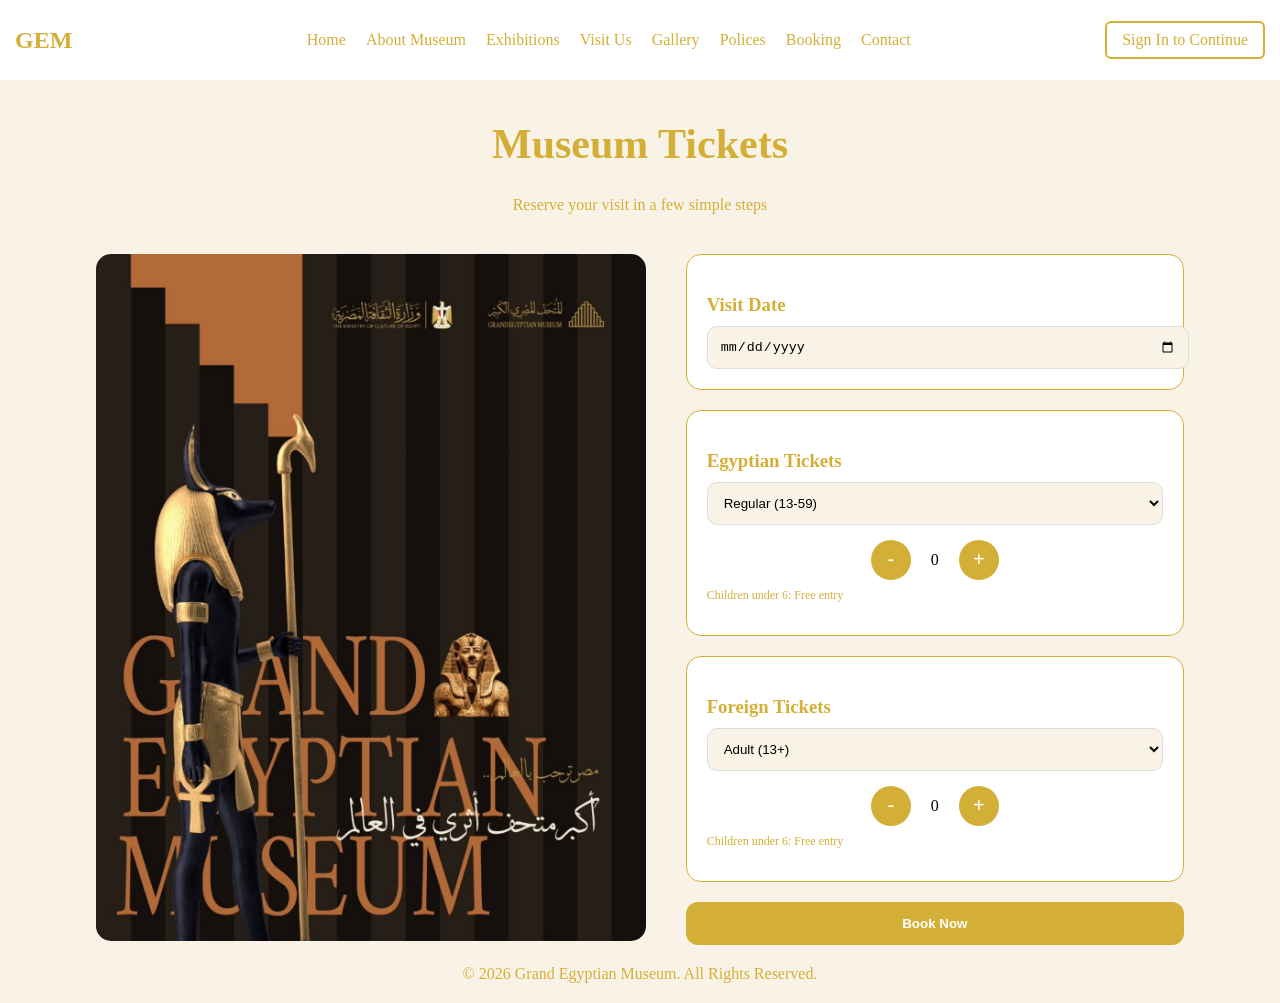
==== booking.html @ 218a0792 "first commit" ====
<!DOCTYPE html>
<html lang="en">
<head>
<meta charset="UTF-8">
<title>Grand Egyptian Museum - Booking</title>
<link rel="stylesheet" href="booking.css">

</head>
<body>
  <nav class="navbar">
  <div class="logo">GEM</div>
    <ul>
        <li><a href="index.html">Home</a></li>
        <li><a href="explore.html">About Museum</a></li>
        <li><a href="exhibitions.html">Exhibitions</a></li>
        <li><a href="visit.html">Visit Us</a></li>
        <li><a href="gallery.html">Gallery</a></li>
        <li><a href="policies.html">Polices</a></li>
        <li><a href="booking.html">Booking</a></li>
        <li><a href="contact.html">Contact</a></li>
    </ul>
  <a href="signin.html" class="btn">Sign In to Continue</a>
  </nav>
<div class="header">
<h1>Museum Tickets</h1>
<p>Reserve your visit in a few simple steps</p>
</div>
<div class="main">
<div class="image-box">
<img src="images/option2.jpeg">
</div>
<div class="form-box">
<div class="card">
<h3>Visit Date</h3>
<input type="date">
</div>
<div class="card">
<h3>Egyptian Tickets</h3>
<select>
<option>Regular (13-59)</option>
<option>Children (6-12)</option>
<option>Student</option>
<option>Senior</option>
<option>Disabilities</option>
</select>
<div class="ticket-counter">
<button onclick="changeCount('egyptian', -1)">-</button>
<span id="egyptian-count">0</span>
<button onclick="changeCount('egyptian', 1)">+</button>
</div>
<p class="note">Children under 6: Free entry</p>
</div>
<div class="card">
<h3>Foreign Tickets</h3>
<select>
<option>Adult (13+)</option>
<option>Children (6-12)</option>
</select>
<div class="ticket-counter">
<button onclick="changeCount('foreign', -1)">-</button>
<span id="foreign-count">0</span>
<button onclick="changeCount('foreign', 1)">+</button>
</div>
<p class="note">Children under 6: Free entry</p>
</div>
<button class="book-btn" onclick="confirmBooking()">Book Now</button>
</div>
</div>
<footer>
  © 2026 Grand Egyptian Museum. All Rights Reserved.
</footer>
<script>
function changeCount(type, value) {
  let element = document.getElementById(type + "-count");
  let count = parseInt(element.innerText);

  count += value;

  if (count < 0) count = 0;

  element.innerText = count;
}
</script>
<script>
function confirmBooking() {
alert("Your booking has been confirmed!");
}
</script>

<script src="dark.js"></script>
</body>
</html>
---- booking.css ----
@import url('https://fonts.googleapis.com/css2?family=Playfair+Display:wght@400;600&family=Poppins:wght@300;400;500&display=swap');

.navbar {
        
         display: flex;
         justify-content: space-between;
         align-items: center;
         padding: 15px;
         background-color: white;
}

.logo {
       font-size: 24px;
       font-weight: bold;
       color: #d4af37;
}

.navbar ul {
            display: flex;
            list-style: none;
            gap: 20px;
}
.navbar ul li a {
                 text-decoration: none;
                 color:#d4af37;
                 font-size: 1rem ;
                 font-family: serif;
}
.navbar ul li a:hover{
	                  color:#8b7500;
}
.theme-btn {
            padding: 8px 15px;
            border: 2px solid #d4af37;
            background-color:white;
            color:#d4af37;
            border-radius: 6px;
}
.btn  {
            padding: 8px 15px;
            border: 2px solid #d4af37;
            background-color:white;
            color:#d4af37;
            border-radius: 6px;
            text-decoration:none;  
}
body {
      margin: 0;  
      background-color:#f8f3e6;
}
.header {
        text-align: center;
        margin: 40px 0;
}

.header h1 {
           font-size: 42px;
           color: #d4af37;
}

.header p {
          color:#d4af37;
          margin-top: 8px;
}
.main {
      display: flex;
      gap: 40px;
      width: 85%;
      margin: auto;
}


.image-box img {
                width: 100%;
                border-radius: 15px;
}
.form-box {
	       width:100%;
}
.card {
        background: white;
        border: 1px solid #d4af37;
        border-radius: 15px;
        padding: 20px;
        margin-bottom: 20px;
}

.card h3 {
         color:#d4af37;
         margin-bottom: 10px;
}
input, select {
               width: 100%;
               padding: 12px;
               border: 1px solid #ddd;
               border-radius: 10px;
               background:#f8f3e6;
               color: black;
}

input:focus, select:focus {
                           border-color: #d4af37;
}


.ticket-counter {
                 display: flex;
                 align-items: center;
                 justify-content: center;
                 gap: 20px;
                 margin-top: 15px;
}

.ticket-counter button {
                        width: 40px;
                        height: 40px;
                        border: none;
                        border-radius: 50%;
                        background: #d4af37;
                        color: #fff;
                        font-size: 20px;
}
.note {
       font-size: 12px;
       color:#d4af37;
       margin-top: 8px;
}
.book-btn {
           width: 100%;
           padding: 14px;
           background:#d4af37;
           border: none;
           border-radius: 12px;
           color: #fff;
           font-weight: bold;
}
footer {
        text-align: center;
        padding: 20px;
        color: #d4af37;
}
.dark {
	 background-color:#1a1712 !important;
	 color:#ece3d9 !important;
}
.dark .navbar {
	 background-color:#26211a !important;
}
.dark .card {
	background-color:#1a1712 !important;
	color:#ece3d9 !important!;
}
.dark .navbar ul li a:hover{
	        color:#8b7500;
}
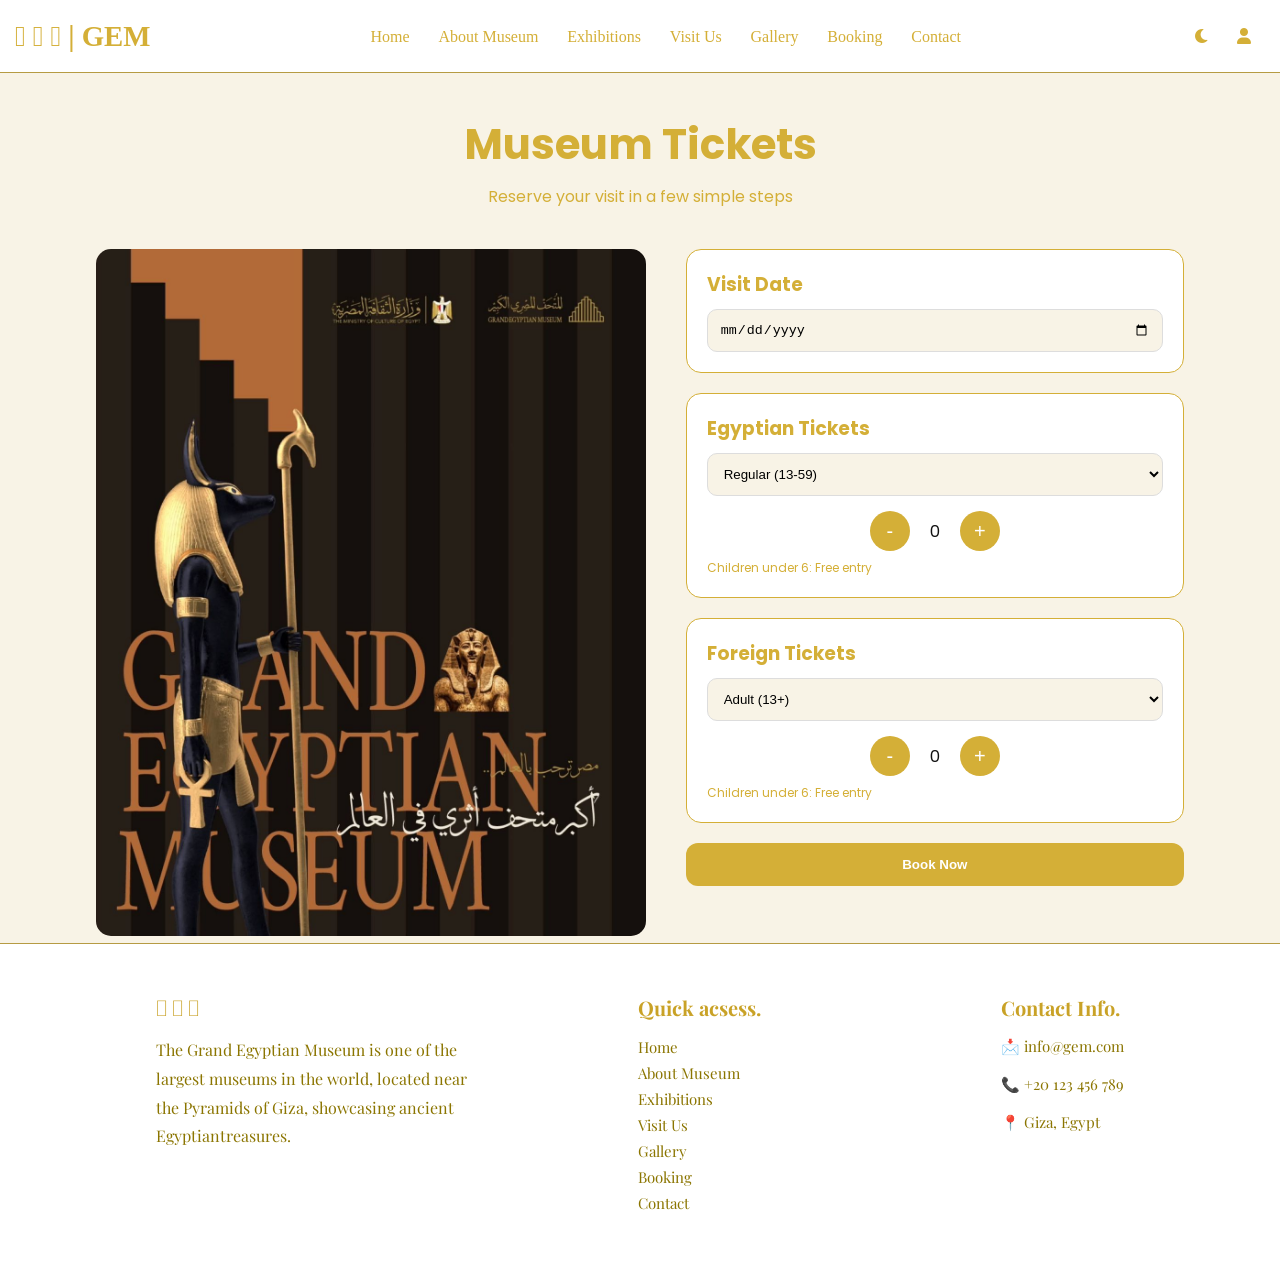
==== commit 10ca35c5: "update project" ====
--- a/booking.html
+++ b/booking.html
@@ -1,92 +1,131 @@
-<!DOCTYPE html>
+<!doctype html>
 <html lang="en">
-<head>
-<meta charset="UTF-8">
-<title>Grand Egyptian Museum - Booking</title>
-<link rel="stylesheet" href="booking.css">
+  <head>
+    <meta charset="UTF-8" />
+    <title>Grand Egyptian Museum - Booking</title>
+    <link rel="stylesheet" href="booking.css" />
+    <link
+      rel="stylesheet"
+      href="https://cdnjs.cloudflare.com/ajax/libs/font-awesome/6.0.0-beta3/css/all.min.css"
+    />
+  </head>
+  <body>
+    <nav>
+      <div class="nav">
+        <h2 class="logo">𓋴 𓎛 𓅓 | GEM</h2>
+        <ul class="nav-links">
+          <li><a href="index.html">Home</a></li>
+          <li><a href="explore.html">About Museum</a></li>
+          <li><a href="exhibitions.html">Exhibitions </a></li>
+          <li><a href="visit.html">Visit Us</a></li>
+          <li><a href="gallery.html">Gallery</a></li>
+          <li><a href="booking.html">Booking</a></li>
+          <li><a href="contact.html">Contact</a></li>
+        </ul>
+        <a class="theme-icon" id="themeToggle">
+          <i class="fas fa-moon"></i>
+        </a>
+        <a href="signin.html" class="login-icon">
+          <i class="fas fa-user"></i>
+        </a>
+      </div>
+    </nav>
+    <div class="header">
+      <h1>Museum Tickets</h1>
+      <p>Reserve your visit in a few simple steps</p>
+    </div>
+    <div class="main">
+      <div class="image-box">
+        <img src="images/option2.jpeg" />
+      </div>
+      <div class="form-box">
+        <div class="card">
+          <h3>Visit Date</h3>
+          <input type="date" />
+        </div>
+        <div class="card">
+          <h3>Egyptian Tickets</h3>
+          <select>
+            <option>Regular (13-59)</option>
+            <option>Children (6-12)</option>
+            <option>Student</option>
+            <option>Senior</option>
+            <option>Disabilities</option>
+          </select>
+          <div class="ticket-counter">
+            <button onclick="changeCount('egyptian', -1)">-</button>
+            <span id="egyptian-count">0</span>
+            <button onclick="changeCount('egyptian', 1)">+</button>
+          </div>
+          <p class="note">Children under 6: Free entry</p>
+        </div>
+        <div class="card">
+          <h3>Foreign Tickets</h3>
+          <select>
+            <option>Adult (13+)</option>
+            <option>Children (6-12)</option>
+          </select>
+          <div class="ticket-counter">
+            <button onclick="changeCount('foreign', -1)">-</button>
+            <span id="foreign-count">0</span>
+            <button onclick="changeCount('foreign', 1)">+</button>
+          </div>
+          <p class="note">Children under 6: Free entry</p>
+        </div>
+        <button class="book-btn" onclick="confirmBooking()">Book Now</button>
+      </div>
+    </div>
+    <footer>
+      <div class="icon">
+        <p>𓋴 𓎛 𓅓</p>
+        <p>
+          The Grand Egyptian Museum is one of the largest museums in the world,
+          located near the Pyramids of Giza, showcasing ancient
+          Egyptiantreasures.
+        </p>
+      </div>
 
-</head>
-<body>
-  <nav class="navbar">
-  <div class="logo">GEM</div>
-    <ul>
-        <li><a href="index.html">Home</a></li>
-        <li><a href="explore.html">About Museum</a></li>
-        <li><a href="exhibitions.html">Exhibitions</a></li>
-        <li><a href="visit.html">Visit Us</a></li>
-        <li><a href="gallery.html">Gallery</a></li>
-        <li><a href="policies.html">Polices</a></li>
-        <li><a href="booking.html">Booking</a></li>
-        <li><a href="contact.html">Contact</a></li>
-    </ul>
-  <a href="signin.html" class="btn">Sign In to Continue</a>
-  </nav>
-<div class="header">
-<h1>Museum Tickets</h1>
-<p>Reserve your visit in a few simple steps</p>
-</div>
-<div class="main">
-<div class="image-box">
-<img src="images/option2.jpeg">
-</div>
-<div class="form-box">
-<div class="card">
-<h3>Visit Date</h3>
-<input type="date">
-</div>
-<div class="card">
-<h3>Egyptian Tickets</h3>
-<select>
-<option>Regular (13-59)</option>
-<option>Children (6-12)</option>
-<option>Student</option>
-<option>Senior</option>
-<option>Disabilities</option>
-</select>
-<div class="ticket-counter">
-<button onclick="changeCount('egyptian', -1)">-</button>
-<span id="egyptian-count">0</span>
-<button onclick="changeCount('egyptian', 1)">+</button>
-</div>
-<p class="note">Children under 6: Free entry</p>
-</div>
-<div class="card">
-<h3>Foreign Tickets</h3>
-<select>
-<option>Adult (13+)</option>
-<option>Children (6-12)</option>
-</select>
-<div class="ticket-counter">
-<button onclick="changeCount('foreign', -1)">-</button>
-<span id="foreign-count">0</span>
-<button onclick="changeCount('foreign', 1)">+</button>
-</div>
-<p class="note">Children under 6: Free entry</p>
-</div>
-<button class="book-btn" onclick="confirmBooking()">Book Now</button>
-</div>
-</div>
-<footer>
-  © 2026 Grand Egyptian Museum. All Rights Reserved.
-</footer>
-<script>
-function changeCount(type, value) {
-  let element = document.getElementById(type + "-count");
-  let count = parseInt(element.innerText);
+      <div class="links">
+        <ul class="footer_links">
+          <li><h3>Quick acsess.</h3></li>
+          <li><a href="index.html">Home</a></li>
+          <li><a href="explore.html">About Museum</a></li>
+          <li><a href="exhibitions.html">Exhibitions </a></li>
+          <li><a href="visit.html">Visit Us</a></li>
+          <li><a href="gallery.html">Gallery</a></li>
+          <li><a href="booking.html">Booking</a></li>
+          <li><a href="contact.html">Contact</a></li>
+        </ul>
+      </div>
 
-  count += value;
+      <div class="access">
+        <h3>Contact Info.</h3>
 
-  if (count < 0) count = 0;
+        <p>📩 info@gem.com</p>
 
-  element.innerText = count;
-}
-</script>
-<script>
-function confirmBooking() {
-alert("Your booking has been confirmed!");
-}
-</script>
+        <p>📞 +20 123 456 789</p>
 
-<script src="dark.js"></script>
-</body>
-</html>+        <p>📍 Giza, Egypt</p>
+      </div>
+    </footer>
+    <script>
+      function changeCount(type, value) {
+        let element = document.getElementById(type + "-count");
+        let count = parseInt(element.innerText);
+
+        count += value;
+
+        if (count < 0) count = 0;
+
+        element.innerText = count;
+      }
+    </script>
+    <script>
+      function confirmBooking() {
+        alert("Your booking has been confirmed!");
+      }
+    </script>
+
+    <script src="dark.js"></script>
+  </body>
+</html>
--- a/booking.css
+++ b/booking.css
@@ -1,156 +1,303 @@
- @import url('https://fonts.googleapis.com/css2?family=Playfair+Display:wght@400;600&family=Poppins:wght@300;400;500&display=swap');
-
-.navbar {
-        
-         display: flex;
-         justify-content: space-between;
-         align-items: center;
-         padding: 15px;
-         background-color: white;
-}
-
+@import url("https://fonts.googleapis.com/css2?family=Playfair+Display:wght@400;600&family=Poppins:wght@300;400;500&display=swap");
+
+/*  RESET  */
+* {
+  margin: 0;
+  padding: 0;
+  box-sizing: border-box;
+}
+
+/*  BODY  */
+body {
+  font-family: "Poppins", sans-serif;
+  background: #f5e9d8; 
+  color: #111;
+  transition: 0.3s;
+}
+
+/*  DARK MODE  */
+body.dark {
+  background: #1c1a17; 
+  color: #fff;
+}
+
+/*  NAVIGATION  */
+nav {
+  background: #ffffff;
+  border-bottom: 1px solid #b69b43;
+  padding: 15px;
+}
+.nav {
+  max-width: 1280px;
+  margin: 0 auto;
+  display: flex;
+  align-items: center;
+}
+
+/* NAV DARK */
+body.dark nav {
+  background: #26211a;
+  border-bottom: 1px solid #3d352b;
+}
+
+/* GEM LOGO */
 .logo {
-       font-size: 24px;
-       font-weight: bold;
-       color: #d4af37;
-}
-
-.navbar ul {
-            display: flex;
-            list-style: none;
-            gap: 20px;
-}
-.navbar ul li a {
-                 text-decoration: none;
-                 color:#d4af37;
-                 font-size: 1rem ;
-                 font-family: serif;
-}
-.navbar ul li a:hover{
-	                  color:#8b7500;
-}
-.theme-btn {
-            padding: 8px 15px;
-            border: 2px solid #d4af37;
-            background-color:white;
-            color:#d4af37;
-            border-radius: 6px;
-}
-.btn  {
-            padding: 8px 15px;
-            border: 2px solid #d4af37;
-            background-color:white;
-            color:#d4af37;
-            border-radius: 6px;
-            text-decoration:none;  
-}
+  font-family: "Playfair", serif;
+  font-size: 1.8rem;
+  font-weight: 600;
+  color: #d4af37;
+  margin-right: auto;
+}
+.nav-links {
+  display: flex;
+  list-style: none;
+  gap: 1.8rem;
+  margin-right: auto;
+}
+
+.nav-links li a {
+  text-decoration: none;
+  font-size: 1rem;
+  color: #d4af37;
+  font-family: serif;
+}
+
+.nav-links li a:hover,
+.nav-links li a.active {
+  color: #8b7500;
+  padding-bottom: 5px;
+}
+
+/*  BUTTON  */
+.theme-icon {
+  width: 42px;
+  height: 42px;
+  display: flex;
+  align-items: center;
+  justify-content: center;
+
+  border-radius: 50%;
+  color: #d4af37;
+  text-decoration: none;
+
+  transition: 0.3s;
+  background: transparent;
+  font-size: 1rem;
+  cursor: pointer;
+}
+
+/* hover */
+.theme-icon:hover {
+  background: #dac29a;
+  color: #31291e;
+  transform: scale(1.1);
+}
+.login-icon {
+  width: 42px;
+  height: 42px;
+  display: flex;
+  align-items: center;
+  justify-content: center;
+
+  border-radius: 50%;
+  color: #d4af37;
+  text-decoration: none;
+
+  transition: 0.3s;
+  background: transparent;
+  font-size: 1rem;
+}
+
+/* hover */
+.login-icon:hover {
+  background: #dac29a;
+  color: #31291e;
+  transform: scale(1.1);
+}
+
 body {
-      margin: 0;  
-      background-color:#f8f3e6;
+  margin: 0;
+  background-color: #f8f3e6;
 }
 .header {
-        text-align: center;
-        margin: 40px 0;
+  text-align: center;
+  margin: 40px 0;
 }
 
 .header h1 {
-           font-size: 42px;
-           color: #d4af37;
+  font-size: 42px;
+  color: #d4af37;
 }
 
 .header p {
-          color:#d4af37;
-          margin-top: 8px;
+  color: #d4af37;
+  margin-top: 8px;
 }
 .main {
-      display: flex;
-      gap: 40px;
-      width: 85%;
-      margin: auto;
-}
-
+  display: flex;
+  gap: 40px;
+  width: 85%;
+  margin: auto;
+}
 
 .image-box img {
-                width: 100%;
-                border-radius: 15px;
+  width: 100%;
+  border-radius: 15px;
 }
 .form-box {
-	       width:100%;
+  width: 100%;
 }
 .card {
-        background: white;
-        border: 1px solid #d4af37;
-        border-radius: 15px;
-        padding: 20px;
-        margin-bottom: 20px;
+  background: white;
+  border: 1px solid #d4af37;
+  border-radius: 15px;
+  padding: 20px;
+  margin-bottom: 20px;
 }
 
 .card h3 {
-         color:#d4af37;
-         margin-bottom: 10px;
-}
-input, select {
-               width: 100%;
-               padding: 12px;
-               border: 1px solid #ddd;
-               border-radius: 10px;
-               background:#f8f3e6;
-               color: black;
-}
-
-input:focus, select:focus {
-                           border-color: #d4af37;
-}
-
+  color: #d4af37;
+  margin-bottom: 10px;
+}
+input,
+select {
+  width: 100%;
+  padding: 12px;
+  border: 1px solid #ddd;
+  border-radius: 10px;
+  background: #f8f3e6;
+  color: black;
+}
+
+input:focus,
+select:focus {
+  border-color: #d4af37;
+}
 
 .ticket-counter {
-                 display: flex;
-                 align-items: center;
-                 justify-content: center;
-                 gap: 20px;
-                 margin-top: 15px;
+  display: flex;
+  align-items: center;
+  justify-content: center;
+  gap: 20px;
+  margin-top: 15px;
 }
 
 .ticket-counter button {
-                        width: 40px;
-                        height: 40px;
-                        border: none;
-                        border-radius: 50%;
-                        background: #d4af37;
-                        color: #fff;
-                        font-size: 20px;
+  width: 40px;
+  height: 40px;
+  border: none;
+  border-radius: 50%;
+  background: #d4af37;
+  color: #fff;
+  font-size: 20px;
 }
 .note {
-       font-size: 12px;
-       color:#d4af37;
-       margin-top: 8px;
+  font-size: 12px;
+  color: #d4af37;
+  margin-top: 8px;
 }
 .book-btn {
-           width: 100%;
-           padding: 14px;
-           background:#d4af37;
-           border: none;
-           border-radius: 12px;
-           color: #fff;
-           font-weight: bold;
+  width: 100%;
+  padding: 14px;
+  background: #d4af37;
+  border: none;
+  border-radius: 12px;
+  color: #fff;
+  font-weight: bold;
 }
 footer {
-        text-align: center;
-        padding: 20px;
-        color: #d4af37;
-}
+  font-family: "Playfair Display", serif;
+  background-color: white;
+  border-top: 1px solid #b69b43;
+  padding: 50px 80px;
+  display: flex;
+  justify-content: space-around;
+  gap: 10px;
+}
+
+.icon {
+  max-width: 320px;
+}
+
+.icon p:first-child {
+  font-size: 20px;
+  color: #c9a227;
+  margin-bottom: 15px;
+}
+
+.icon p:last-child {
+  color: #8b7500;
+  line-height: 1.8;
+  font-size: 16px;
+}
+
+.links {
+  min-width: 200px;
+}
+
+.footer_links {
+  list-style: none;
+}
+
+.footer_links li {
+  margin-bottom: 5px;
+}
+
+.footer_links a {
+  text-decoration: none;
+  color: #8b7500;
+  font-size: 15px;
+  transition: 0.3s;
+}
+
+.footer_links a:hover {
+  color: #c9b327;
+  padding-left: 5px;
+}
+
+.footer_links h3 {
+  color: #c9a227;
+  margin-bottom: 20px;
+  font-size: 20px;
+  margin-bottom: 15px;
+}
+
+.acsses p {
+  color: #c9a227;
+  font-size: 20px;
+  font-weight: bold;
+}
+
+.access h3 {
+  color: #c9a227;
+  margin-bottom: 20px;
+  font-size: 20px;
+  margin-bottom: 15px;
+}
+
+.access p {
+  margin-bottom: 18px;
+  color: #555;
+  font-size: 15px;
+  color: #8b7500;
+}
+
+body.dark footer {
+  background: #26211a;
+  border-top: 1px solid #3d352b;
+}
+
 .dark {
-	 background-color:#1a1712 !important;
-	 color:#ece3d9 !important;
+  background-color: #1a1712 !important;
+  color: #ece3d9 !important;
 }
 .dark .navbar {
-	 background-color:#26211a !important;
+  background-color: #26211a !important;
 }
 .dark .card {
-	background-color:#1a1712 !important;
-	color:#ece3d9 !important!;
-}
-.dark .navbar ul li a:hover{
-	        color:#8b7500;
-}
-	+  background-color: #1a1712 !important;
+  color: #ece3d9;
+}
+.dark .navbar ul li a:hover {
+  color: #8b7500;
+}
